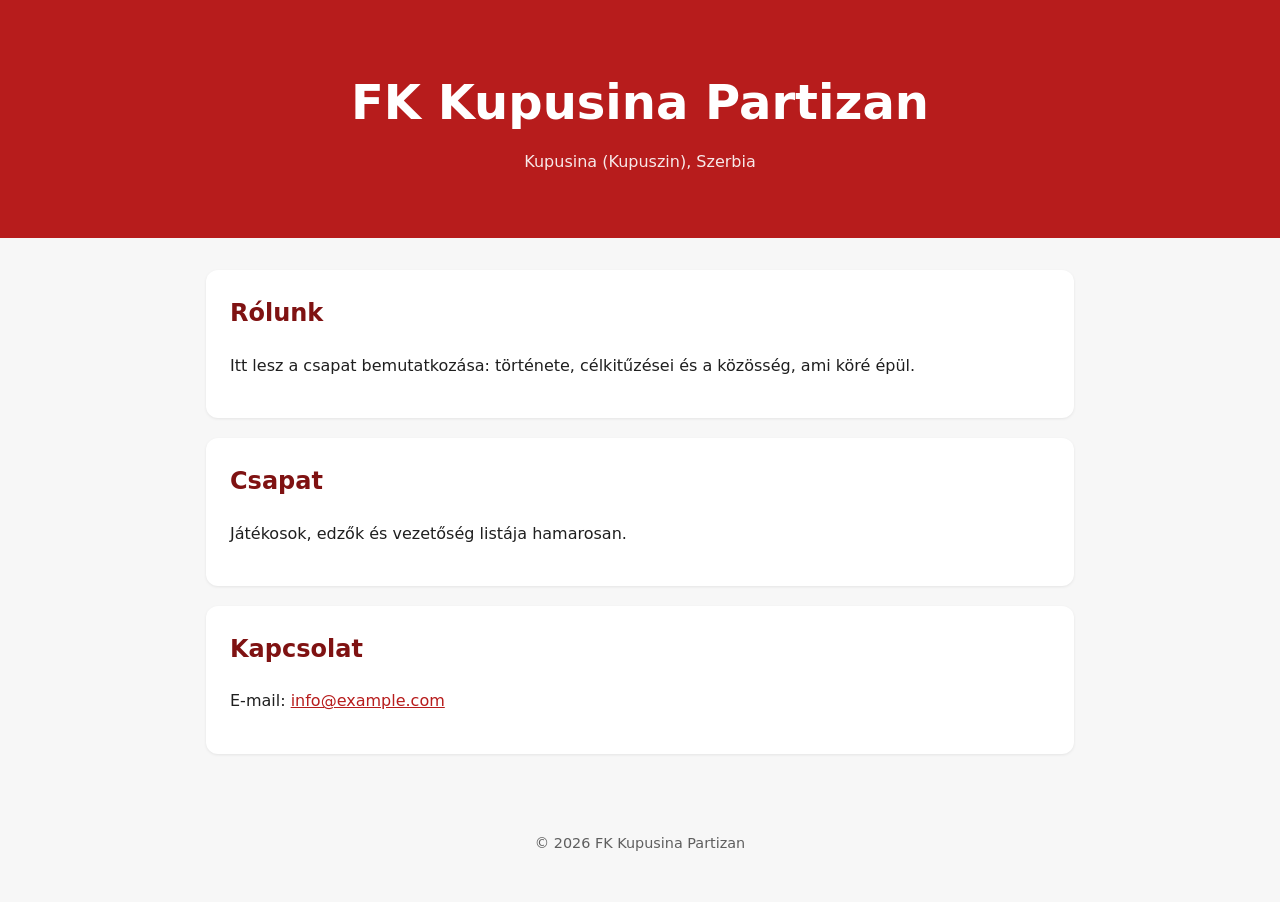
==== index.html @ 6ab7e97e "Weboldal alapfájlok: index.html és style.css Co-Authored-By: Claude Haiku 5.5 <noreply@anthropic.com" ====
<!doctype html>
<html lang="hu">
<head>
  <meta charset="utf-8">
  <meta name="viewport" content="width=device-width, initial-scale=1">
  <title>FK Kupusina Partizan</title>
  <link rel="stylesheet" href="style.css">
</head>
<body>
  <header class="hero">
    <h1>FK Kupusina Partizan</h1>
    <p>Kupusina (Kupuszin), Szerbia</p>
  </header>

  <main>
    <section>
      <h2>Rólunk</h2>
      <p>Itt lesz a csapat bemutatkozása: története, célkitűzései és a közösség, ami köré épül.</p>
    </section>

    <section>
      <h2>Csapat</h2>
      <p>Játékosok, edzők és vezetőség listája hamarosan.</p>
    </section>

    <section>
      <h2>Kapcsolat</h2>
      <p>E-mail: <a href="mailto:info@example.com">info@example.com</a></p>
    </section>
  </main>

  <footer>
    <p>&copy; 2026 FK Kupusina Partizan</p>
  </footer>
</body>
</html>
---- style.css ----
:root {
  --primary: #b71c1c;
  --primary-dark: #7f1212;
  --text: #1f1f1f;
  --bg: #f7f7f7;
  --card: #ffffff;
}

@media (prefers-color-scheme: dark) {
  :root:not([data-theme="light"]) {
    --text: #f2f2f2;
    --bg: #161616;
    --card: #222222;
  }
}

* { box-sizing: border-box; }

body {
  margin: 0;
  font-family: system-ui, -apple-system, "Segoe UI", Roboto, sans-serif;
  line-height: 1.6;
  color: var(--text);
  background: var(--bg);
}

.hero {
  background: var(--primary);
  color: #fff;
  text-align: center;
  padding: 4rem 1rem;
}

.hero h1 { margin: 0 0 0.5rem; font-size: clamp(2rem, 6vw, 3rem); }
.hero p { margin: 0; opacity: 0.9; }

main {
  max-width: 900px;
  margin: 0 auto;
  padding: 2rem 1rem;
  display: grid;
  gap: 1.25rem;
}

section {
  background: var(--card);
  border-radius: 12px;
  padding: 1.5rem;
  box-shadow: 0 1px 3px rgba(0, 0, 0, 0.08);
}

h2 { margin-top: 0; color: var(--primary-dark); }

a { color: var(--primary); }

footer {
  text-align: center;
  padding: 2rem 1rem;
  font-size: 0.9rem;
  opacity: 0.7;
}
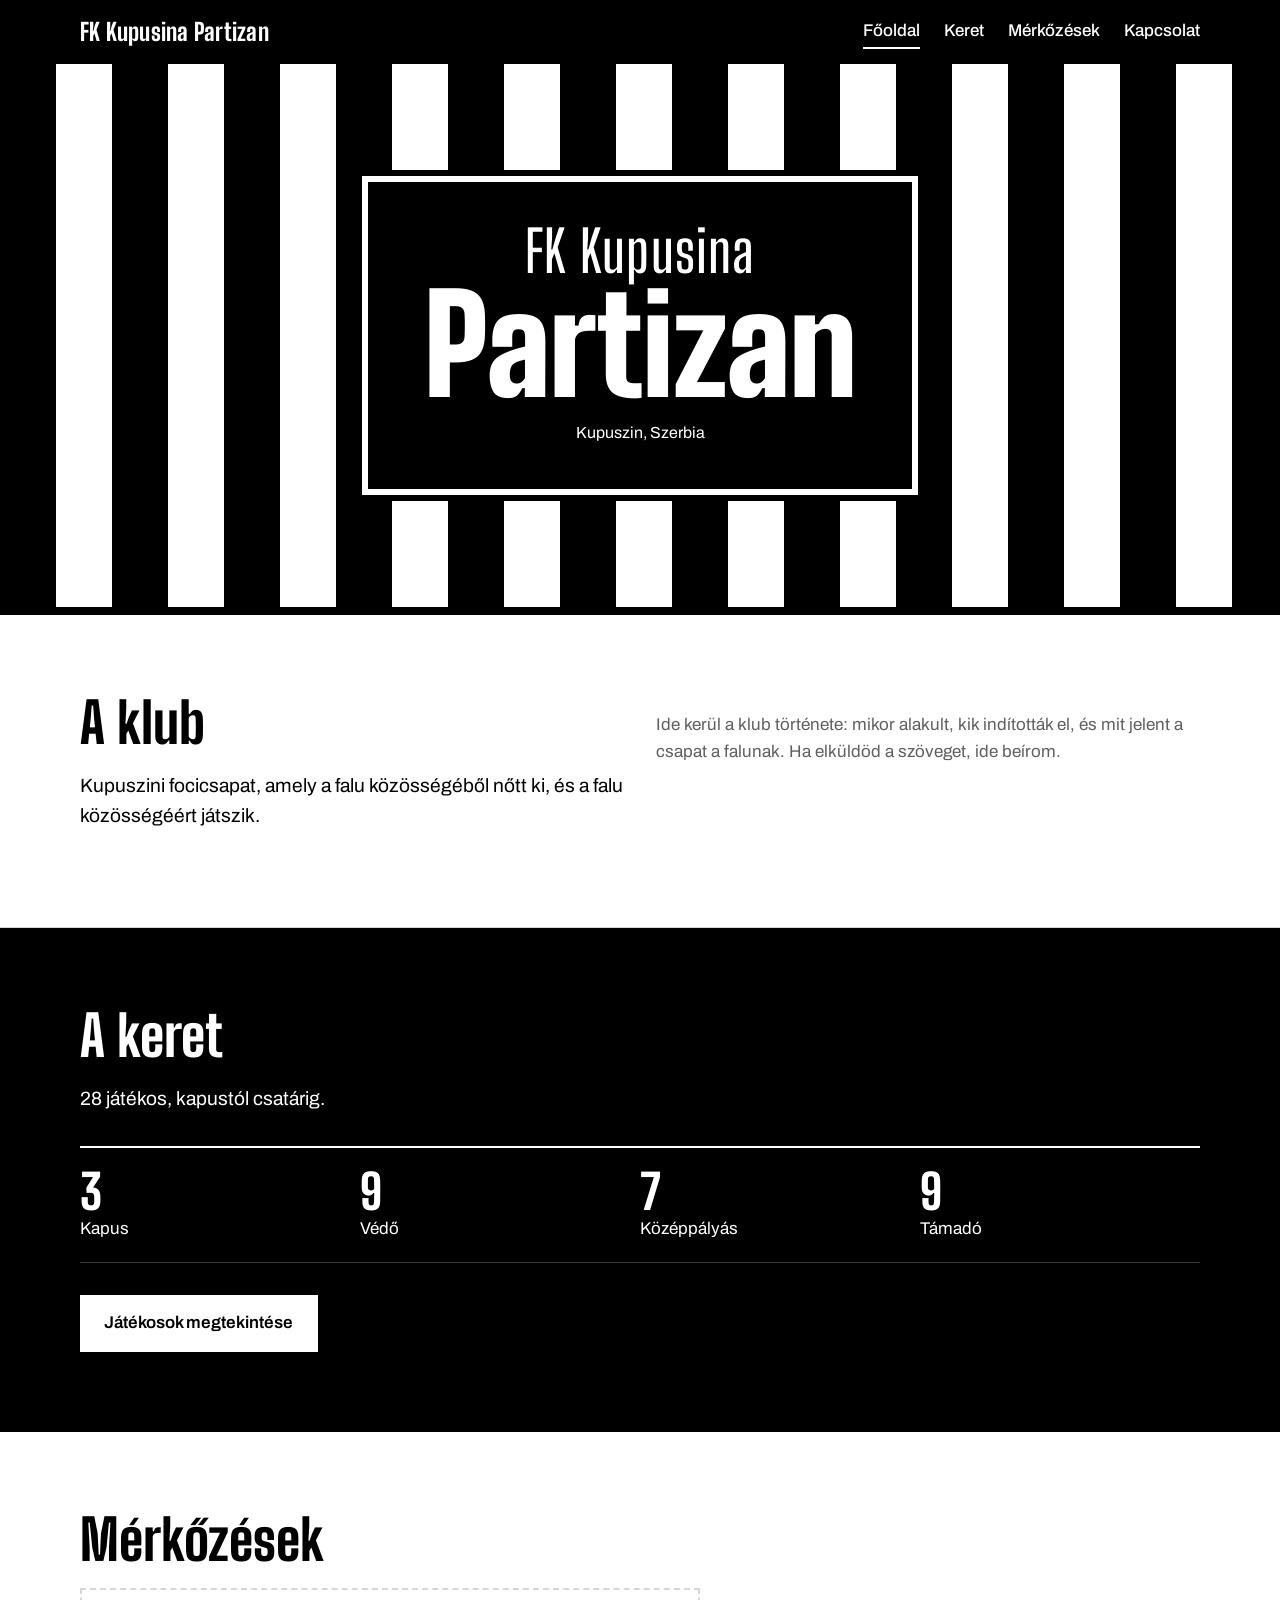
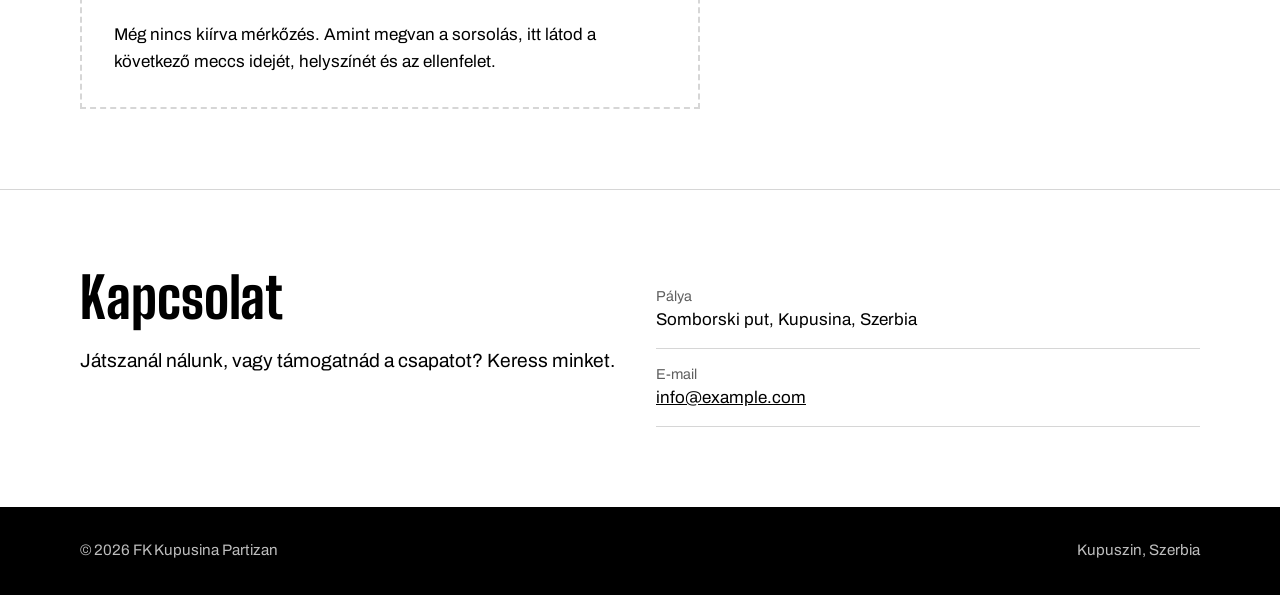
==== commit c37adfa9: "Újratervezett weboldal: menü, csíkos főoldal, keret szűrővel Co-Authored-By: Claude Opus 5.5 <norepl" ====
--- a/index.html
+++ b/index.html
@@ -4,33 +4,104 @@
   <meta charset="utf-8">
   <meta name="viewport" content="width=device-width, initial-scale=1">
   <title>FK Kupusina Partizan</title>
+  <meta name="description" content="Az FK Kupusina Partizan focicsapat oldala, Kupuszin, Szerbia.">
+  <link rel="preconnect" href="https://fonts.googleapis.com">
+  <link rel="preconnect" href="https://fonts.gstatic.com" crossorigin>
+  <link href="https://fonts.googleapis.com/css2?family=Archivo:wght@400;500;600&family=Big+Shoulders+Display:wght@600;800;900&display=swap" rel="stylesheet">
   <link rel="stylesheet" href="style.css">
 </head>
-<body>
-  <header class="hero">
-    <h1>FK Kupusina Partizan</h1>
-    <p>Kupusina (Kupuszin), Szerbia</p>
+<body class="home">
+  <header class="site-header">
+    <div class="wrap">
+      <a class="brand" href="index.html">FK Kupusina Partizan</a>
+      <nav aria-label="Fő menü">
+        <ul class="nav">
+          <li><a href="index.html" aria-current="page">Főoldal</a></li>
+          <li><a href="jatekosok.html">Keret</a></li>
+          <li><a href="#merkozesek">Mérkőzések</a></li>
+          <li><a href="#kapcsolat">Kapcsolat</a></li>
+        </ul>
+      </nav>
+    </div>
   </header>
 
   <main>
-    <section>
-      <h2>Rólunk</h2>
-      <p>Itt lesz a csapat bemutatkozása: története, célkitűzései és a közösség, ami köré épül.</p>
+    <section class="hero" aria-label="Címlap">
+      <div class="wrap">
+        <div class="crest">
+          <h1><span>FK Kupusina</span>Partizan</h1>
+          <p>Kupuszin, Szerbia</p>
+        </div>
+      </div>
     </section>
 
-    <section>
-      <h2>Csapat</h2>
-      <p>Játékosok, edzők és vezetőség listája hamarosan.</p>
+    <section class="section" id="klub">
+      <div class="wrap split">
+        <div>
+          <h2>A klub</h2>
+          <p class="lead">Kupuszini focicsapat, amely a falu közösségéből nőtt ki, és a falu közösségéért játszik.</p>
+        </div>
+        <div>
+          <p class="muted">Ide kerül a klub története: mikor alakult, kik indították el, és mit jelent a csapat a falunak. Ha elküldöd a szöveget, ide beírom.</p>
+        </div>
+      </div>
     </section>
 
-    <section>
-      <h2>Kapcsolat</h2>
-      <p>E-mail: <a href="mailto:info@example.com">info@example.com</a></p>
+    <section class="section section--dark" id="keret">
+      <div class="wrap">
+        <h2>A keret</h2>
+        <p class="lead">28 játékos, kapustól csatárig.</p>
+        <div class="squad-count" id="squad-count"></div>
+        <a class="button" href="jatekosok.html">Játékosok megtekintése</a>
+      </div>
+    </section>
+
+    <section class="section" id="merkozesek">
+      <div class="wrap">
+        <h2>Mérkőzések</h2>
+        <div class="empty">
+          <p>Még nincs kiírva mérkőzés. Amint megvan a sorsolás, itt látod a következő meccs idejét, helyszínét és az ellenfelet.</p>
+        </div>
+      </div>
+    </section>
+
+    <section class="section" id="kapcsolat">
+      <div class="wrap split">
+        <div>
+          <h2>Kapcsolat</h2>
+          <p class="lead">Játszanál nálunk, vagy támogatnád a csapatot? Keress minket.</p>
+        </div>
+        <ul class="contact-list">
+          <li><span>Pálya</span>Somborski put, Kupusina, Szerbia</li>
+          <li><span>E-mail</span><a href="mailto:info@example.com">info@example.com</a></li>
+        </ul>
+      </div>
     </section>
   </main>
 
-  <footer>
-    <p>&copy; 2026 FK Kupusina Partizan</p>
+  <footer class="site-footer">
+    <div class="wrap">
+      <span>&copy; 2026 FK Kupusina Partizan</span>
+      <span>Kupuszin, Szerbia</span>
+    </div>
   </footer>
+
+  <script src="players.js"></script>
+  <script>
+    const counts = [
+      ["Kapus", ["Kapus"]],
+      ["Védő", ["Középső hátvéd", "Szélső hátvéd"]],
+      ["Középpályás", ["Középpályás", "Támadó középpályás"]],
+      ["Támadó", ["Szélső támadó", "Csatár"]]
+    ];
+    const box = document.getElementById("squad-count");
+    counts.forEach(([label, positions]) => {
+      const n = PLAYERS.filter(p => positions.includes(p.pos)).length;
+      const div = document.createElement("div");
+      div.innerHTML = `<strong>${n}</strong>`;
+      div.append(label);
+      box.appendChild(div);
+    });
+  </script>
 </body>
 </html>
--- a/style.css
+++ b/style.css
@@ -1,61 +1,381 @@
+/* FK Kupusina Partizan — közös stílus
+   Színvilág: tiszta fekete-fehér, mint a mez csíkjai. */
+
 :root {
-  --primary: #b71c1c;
-  --primary-dark: #7f1212;
-  --text: #1f1f1f;
-  --bg: #f7f7f7;
-  --card: #ffffff;
-}
-
-@media (prefers-color-scheme: dark) {
-  :root:not([data-theme="light"]) {
-    --text: #f2f2f2;
-    --bg: #161616;
-    --card: #222222;
-  }
+  --black: #000000;
+  --white: #ffffff;
+  --paper: #f3f3f3;
+  --grey: #5f5f5f;
+  --line: #d6d6d6;
+  --stripe: 56px;
+
+  --display: "Big Shoulders Display", "Arial Narrow", sans-serif;
+  --body: "Archivo", system-ui, sans-serif;
 }
 
 * { box-sizing: border-box; }
 
+html { -webkit-text-size-adjust: 100%; }
+
 body {
   margin: 0;
-  font-family: system-ui, -apple-system, "Segoe UI", Roboto, sans-serif;
-  line-height: 1.6;
-  color: var(--text);
-  background: var(--bg);
-}
+  font-family: var(--body);
+  font-size: 1.0625rem;
+  line-height: 1.55;
+  color: var(--black);
+  background: var(--white);
+}
+
+img { max-width: 100%; display: block; }
+
+a { color: inherit; }
+
+:focus-visible {
+  outline: 3px solid var(--black);
+  outline-offset: 3px;
+}
+
+.wrap {
+  width: min(1120px, 100% - 32px);
+  margin-inline: auto;
+}
+
+/* ---------- Fejléc / menü ---------- */
+
+.site-header {
+  background: var(--black);
+  color: var(--white);
+  position: sticky;
+  top: 0;
+  z-index: 10;
+}
+
+.site-header .wrap {
+  display: flex;
+  align-items: center;
+  justify-content: space-between;
+  gap: 1rem;
+  min-height: 64px;
+  flex-wrap: wrap;
+}
+
+.brand {
+  font-family: var(--display);
+  font-weight: 800;
+  font-size: 1.5rem;
+  letter-spacing: 0.01em;
+  text-decoration: none;
+  line-height: 1;
+}
+
+.nav {
+  display: flex;
+  gap: 1.5rem;
+  list-style: none;
+  margin: 0;
+  padding: 0;
+  flex-wrap: wrap;
+}
+
+.nav a {
+  text-decoration: none;
+  font-weight: 500;
+  padding-block: 0.4rem;
+  border-bottom: 2px solid transparent;
+}
+
+.nav a:hover,
+.nav a[aria-current="page"] { border-bottom-color: var(--white); }
+
+.site-header :focus-visible { outline-color: var(--white); }
+
+/* ---------- Hero: a mez csíkjai ---------- */
 
 .hero {
-  background: var(--primary);
-  color: #fff;
+  background: repeating-linear-gradient(
+    90deg,
+    var(--black) 0 var(--stripe),
+    var(--white) var(--stripe) calc(var(--stripe) * 2)
+  );
+  border-bottom: 8px solid var(--black);
+  padding: clamp(3rem, 10vw, 7rem) 0;
+}
+
+.crest {
+  background: var(--black);
+  color: var(--white);
+  width: fit-content;
+  max-width: 100%;
+  margin-inline: auto;
+  padding: clamp(1.5rem, 4vw, 2.75rem) clamp(1.5rem, 5vw, 3.5rem);
   text-align: center;
-  padding: 4rem 1rem;
-}
-
-.hero h1 { margin: 0 0 0.5rem; font-size: clamp(2rem, 6vw, 3rem); }
-.hero p { margin: 0; opacity: 0.9; }
-
-main {
-  max-width: 900px;
-  margin: 0 auto;
-  padding: 2rem 1rem;
+  border: 6px solid var(--white);
+  outline: 6px solid var(--black);
+}
+
+.crest h1 {
+  font-family: var(--display);
+  font-weight: 900;
+  line-height: 0.88;
+  margin: 0;
+  font-size: clamp(3.25rem, 13vw, 8.5rem);
+  letter-spacing: -0.01em;
+}
+
+.crest h1 span {
+  display: block;
+  font-weight: 600;
+  font-size: 0.42em;
+  letter-spacing: 0.02em;
+  margin-bottom: 0.15em;
+}
+
+.crest p {
+  margin: 1rem 0 0;
+  font-size: 1rem;
+}
+
+/* ---------- Szakaszok ---------- */
+
+.section { padding: clamp(3rem, 7vw, 5rem) 0; }
+.section + .section { border-top: 1px solid var(--line); }
+.section--dark {
+  background: var(--black);
+  color: var(--white);
+}
+.section--dark + .section { border-top: 0; }
+
+.section h2 {
+  font-family: var(--display);
+  font-weight: 800;
+  font-size: clamp(2.25rem, 6vw, 3.5rem);
+  line-height: 1;
+  margin: 0 0 1.25rem;
+}
+
+.lead {
+  max-width: 62ch;
+  font-size: 1.2rem;
+  margin: 0 0 1rem;
+}
+
+.muted { color: var(--grey); }
+.section--dark .muted { color: #bdbdbd; }
+
+.split {
   display: grid;
-  gap: 1.25rem;
-}
-
-section {
-  background: var(--card);
-  border-radius: 12px;
-  padding: 1.5rem;
-  box-shadow: 0 1px 3px rgba(0, 0, 0, 0.08);
-}
-
-h2 { margin-top: 0; color: var(--primary-dark); }
-
-a { color: var(--primary); }
-
-footer {
-  text-align: center;
-  padding: 2rem 1rem;
+  gap: 2rem;
+  grid-template-columns: repeat(auto-fit, minmax(280px, 1fr));
+  align-items: start;
+}
+
+/* Keret összesítő a főoldalon */
+.squad-count {
+  display: grid;
+  grid-template-columns: repeat(auto-fit, minmax(140px, 1fr));
+  border-top: 2px solid var(--white);
+  margin: 2rem 0;
+}
+
+.squad-count div {
+  padding: 1.25rem 1rem 1.25rem 0;
+  border-bottom: 1px solid #3a3a3a;
+}
+
+.squad-count strong {
+  display: block;
+  font-family: var(--display);
+  font-size: 3rem;
+  font-weight: 800;
+  line-height: 1;
+}
+
+.button {
+  display: inline-block;
+  font-weight: 600;
+  text-decoration: none;
+  padding: 0.85rem 1.4rem;
+  border: 2px solid currentColor;
+}
+
+.section--dark .button { background: var(--white); color: var(--black); border-color: var(--white); }
+.section--dark .button:hover { background: var(--black); color: var(--white); }
+.button:hover { background: var(--black); color: var(--white); border-color: var(--black); }
+
+.empty {
+  border: 2px dashed var(--line);
+  padding: 2rem;
+  max-width: 62ch;
+}
+
+.empty p { margin: 0; }
+
+.contact-list {
+  list-style: none;
+  padding: 0;
+  margin: 0;
+}
+
+.contact-list li {
+  padding: 0.9rem 0;
+  border-bottom: 1px solid var(--line);
+}
+
+.contact-list span {
+  display: block;
+  color: var(--grey);
   font-size: 0.9rem;
-  opacity: 0.7;
-}
+}
+
+/* ---------- Játékoskártyák ---------- */
+
+.page-head {
+  background: var(--black);
+  color: var(--white);
+  padding: 3rem 0 2.5rem;
+  border-bottom: 8px solid var(--white);
+  box-shadow: 0 8px 0 var(--black);
+  margin-bottom: 8px;
+}
+
+.page-head h1 {
+  font-family: var(--display);
+  font-weight: 900;
+  font-size: clamp(3rem, 10vw, 6rem);
+  line-height: 0.9;
+  margin: 0 0 0.75rem;
+}
+
+.page-head p { margin: 0; color: #bdbdbd; }
+
+.filters {
+  display: flex;
+  flex-wrap: wrap;
+  gap: 0.5rem;
+  margin: 2rem 0 0;
+}
+
+.filters button {
+  font: inherit;
+  font-size: 0.95rem;
+  background: var(--white);
+  color: var(--black);
+  border: 2px solid var(--black);
+  padding: 0.45rem 0.9rem;
+  cursor: pointer;
+}
+
+.filters button[aria-pressed="true"] {
+  background: var(--black);
+  color: var(--white);
+}
+
+.group { padding: 2.5rem 0 0; }
+.group[hidden] { display: none; }
+
+.group h2 {
+  font-family: var(--display);
+  font-weight: 800;
+  font-size: 2rem;
+  margin: 0 0 1rem;
+  display: flex;
+  align-items: baseline;
+  gap: 0.6rem;
+}
+
+.group h2 small {
+  font-family: var(--body);
+  font-weight: 400;
+  font-size: 0.95rem;
+  color: var(--grey);
+}
+
+.cards {
+  display: grid;
+  grid-template-columns: repeat(auto-fill, minmax(200px, 1fr));
+  gap: 1rem;
+  list-style: none;
+  margin: 0;
+  padding: 0;
+}
+
+.card {
+  border: 2px solid var(--black);
+  background: var(--white);
+}
+
+.card .photo {
+  aspect-ratio: 4 / 5;
+  background:
+    repeating-linear-gradient(90deg, var(--black) 0 18px, var(--white) 18px 36px);
+  position: relative;
+  border-bottom: 2px solid var(--black);
+}
+
+.card .photo img {
+  width: 100%;
+  height: 100%;
+  object-fit: cover;
+}
+
+.card .photo .initials {
+  position: absolute;
+  inset: 0;
+  margin: auto;
+  width: 4.5rem;
+  height: 4.5rem;
+  display: grid;
+  place-items: center;
+  background: var(--black);
+  color: var(--white);
+  border: 4px solid var(--white);
+  font-family: var(--display);
+  font-weight: 800;
+  font-size: 1.75rem;
+}
+
+.card .info { padding: 0.8rem 0.9rem 0.95rem; }
+
+.card .name {
+  font-family: var(--display);
+  font-weight: 800;
+  font-size: 1.5rem;
+  line-height: 1.05;
+  margin: 0 0 0.25rem;
+}
+
+.card .pos {
+  margin: 0;
+  font-size: 0.9rem;
+  color: var(--grey);
+}
+
+/* ---------- Lábléc ---------- */
+
+.site-footer {
+  background: var(--black);
+  color: #bdbdbd;
+  padding: 2rem 0;
+  margin-top: 4rem;
+  font-size: 0.95rem;
+}
+
+.site-footer .wrap {
+  display: flex;
+  justify-content: space-between;
+  flex-wrap: wrap;
+  gap: 0.5rem;
+}
+
+.home .site-footer { margin-top: 0; }
+
+@media (max-width: 560px) {
+  :root { --stripe: 34px; }
+  .nav { gap: 1rem; }
+  .site-header .wrap { padding-block: 0.6rem; }
+}
+
+@media print {
+  .site-header, .filters, .site-footer { display: none; }
+  .card { break-inside: avoid; }
+}
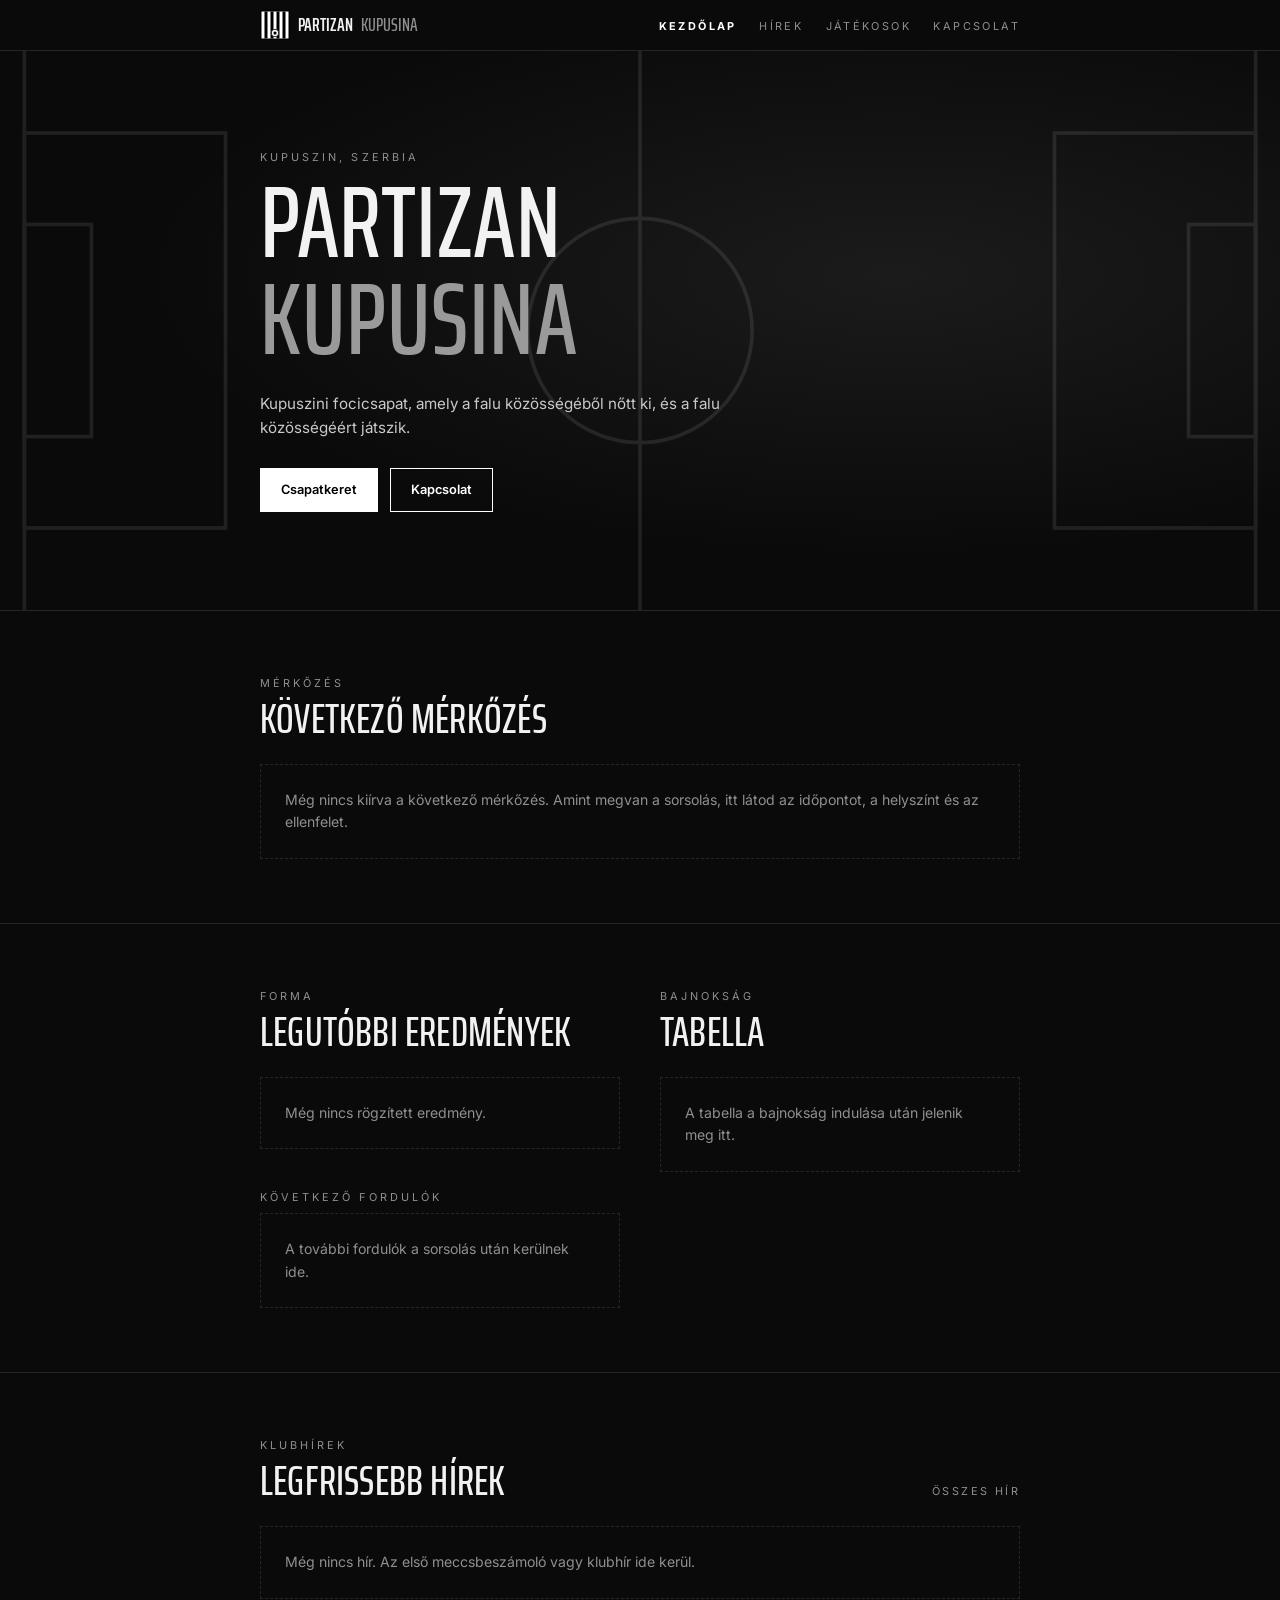
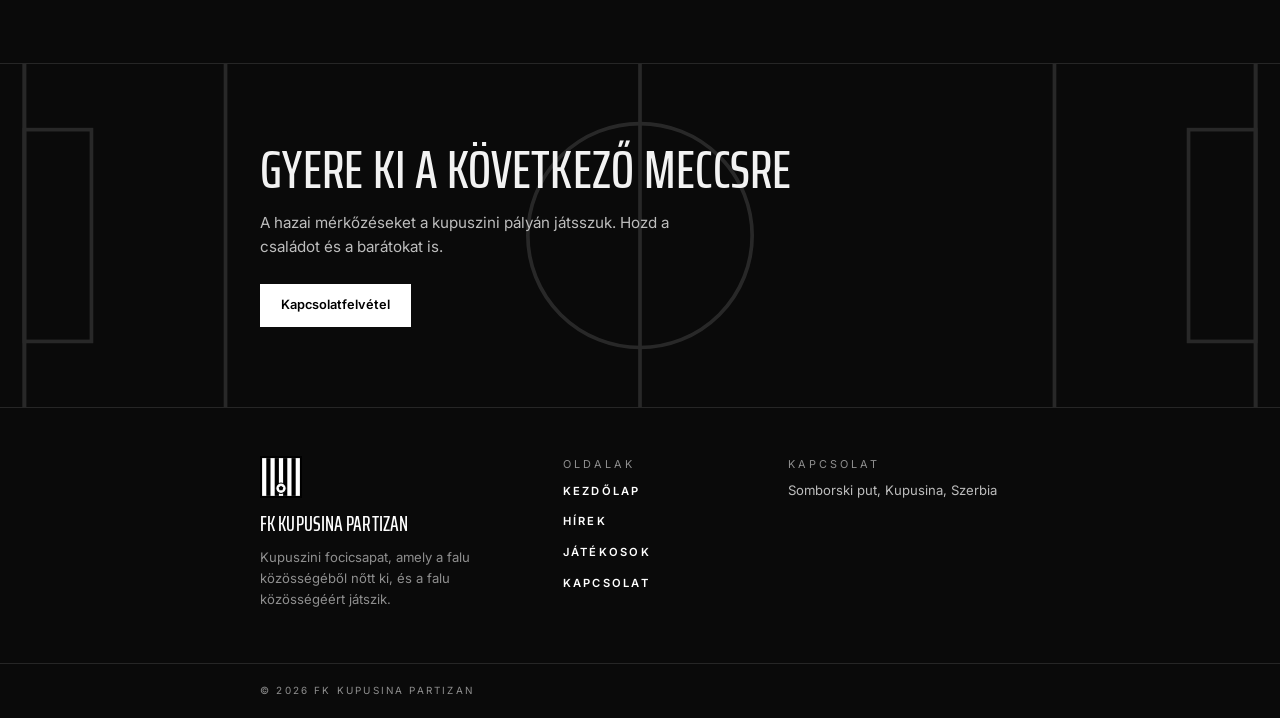
==== commit a32971a1: "Sötét, sportos dizájn: eredményszalag, következő meccs, tabella, hírek, kapcsolat oldal Az adatok a " ====
--- a/index.html
+++ b/index.html
@@ -4,104 +4,182 @@
   <meta charset="utf-8">
   <meta name="viewport" content="width=device-width, initial-scale=1">
   <title>FK Kupusina Partizan</title>
-  <meta name="description" content="Az FK Kupusina Partizan focicsapat oldala, Kupuszin, Szerbia.">
+  <meta name="description" content="Az FK Kupusina Partizan focicsapat oldala: mérkőzések, eredmények, hírek és a keret.">
+  <link rel="icon" href="crest.svg">
   <link rel="preconnect" href="https://fonts.googleapis.com">
   <link rel="preconnect" href="https://fonts.gstatic.com" crossorigin>
-  <link href="https://fonts.googleapis.com/css2?family=Archivo:wght@400;500;600&family=Big+Shoulders+Display:wght@600;800;900&display=swap" rel="stylesheet">
+  <link href="https://fonts.googleapis.com/css2?family=Inter:wght@400;500;600;700&family=Saira+Extra+Condensed:wght@500;600&display=swap" rel="stylesheet">
   <link rel="stylesheet" href="style.css">
 </head>
-<body class="home">
-  <header class="site-header">
-    <div class="wrap">
-      <a class="brand" href="index.html">FK Kupusina Partizan</a>
-      <nav aria-label="Fő menü">
-        <ul class="nav">
-          <li><a href="index.html" aria-current="page">Főoldal</a></li>
-          <li><a href="jatekosok.html">Keret</a></li>
-          <li><a href="#merkozesek">Mérkőzések</a></li>
-          <li><a href="#kapcsolat">Kapcsolat</a></li>
-        </ul>
-      </nav>
-    </div>
-  </header>
-
+<body data-page="home">
   <main>
-    <section class="hero" aria-label="Címlap">
+    <section class="hero">
+      <div class="hero-pitch" aria-hidden="true"></div>
       <div class="wrap">
-        <div class="crest">
-          <h1><span>FK Kupusina</span>Partizan</h1>
-          <p>Kupuszin, Szerbia</p>
+        <span class="eyebrow" id="hero-eyebrow"></span>
+        <h1><span id="hero-a" style="color:inherit"></span><span id="hero-b"></span></h1>
+        <p id="hero-intro"></p>
+        <div class="actions">
+          <a class="btn" href="jatekosok.html">Csapatkeret</a>
+          <a class="btn btn--ghost" href="kapcsolat.html">Kapcsolat</a>
         </div>
       </div>
     </section>
 
-    <section class="section" id="klub">
-      <div class="wrap split">
+    <section class="section" id="kovetkezo">
+      <div class="wrap">
+        <span class="eyebrow" id="next-eyebrow">Mérkőzés</span>
+        <h2>Következő mérkőzés</h2>
+        <div id="next-match"></div>
+      </div>
+    </section>
+
+    <section class="section">
+      <div class="wrap two-col">
         <div>
-          <h2>A klub</h2>
-          <p class="lead">Kupuszini focicsapat, amely a falu közösségéből nőtt ki, és a falu közösségéért játszik.</p>
+          <span class="eyebrow">Forma</span>
+          <h2>Legutóbbi eredmények</h2>
+          <div id="results"></div>
+          <span class="eyebrow sub-title">Következő fordulók</span>
+          <div id="fixtures"></div>
         </div>
         <div>
-          <p class="muted">Ide kerül a klub története: mikor alakult, kik indították el, és mit jelent a csapat a falunak. Ha elküldöd a szöveget, ide beírom.</p>
+          <span class="eyebrow" id="league-eyebrow">Bajnokság</span>
+          <h2>Tabella</h2>
+          <div id="table"></div>
         </div>
       </div>
     </section>
 
-    <section class="section section--dark" id="keret">
+    <section class="section">
       <div class="wrap">
-        <h2>A keret</h2>
-        <p class="lead">28 játékos, kapustól csatárig.</p>
-        <div class="squad-count" id="squad-count"></div>
-        <a class="button" href="jatekosok.html">Játékosok megtekintése</a>
+        <div class="news-head">
+          <div>
+            <span class="eyebrow">Klubhírek</span>
+            <h2>Legfrissebb hírek</h2>
+          </div>
+          <a class="more" href="hirek.html">Összes hír</a>
+        </div>
+        <div id="news"></div>
       </div>
     </section>
 
-    <section class="section" id="merkozesek">
+    <section class="cta">
+      <div class="hero-pitch" aria-hidden="true"></div>
       <div class="wrap">
-        <h2>Mérkőzések</h2>
-        <div class="empty">
-          <p>Még nincs kiírva mérkőzés. Amint megvan a sorsolás, itt látod a következő meccs idejét, helyszínét és az ellenfelet.</p>
-        </div>
-      </div>
-    </section>
-
-    <section class="section" id="kapcsolat">
-      <div class="wrap split">
-        <div>
-          <h2>Kapcsolat</h2>
-          <p class="lead">Játszanál nálunk, vagy támogatnád a csapatot? Keress minket.</p>
-        </div>
-        <ul class="contact-list">
-          <li><span>Pálya</span>Somborski put, Kupusina, Szerbia</li>
-          <li><span>E-mail</span><a href="mailto:info@example.com">info@example.com</a></li>
-        </ul>
+        <h2>Gyere ki a következő meccsre</h2>
+        <p>A hazai mérkőzéseket a kupuszini pályán játsszuk. Hozd a családot és a barátokat is.</p>
+        <a class="btn" href="kapcsolat.html">Kapcsolatfelvétel</a>
       </div>
     </section>
   </main>
 
-  <footer class="site-footer">
-    <div class="wrap">
-      <span>&copy; 2026 FK Kupusina Partizan</span>
-      <span>Kupuszin, Szerbia</span>
-    </div>
-  </footer>
+  <script src="data.js"></script>
+  <script src="layout.js"></script>
+  <script>
+    const C = SITE.club;
 
-  <script src="players.js"></script>
-  <script>
-    const counts = [
-      ["Kapus", ["Kapus"]],
-      ["Védő", ["Középső hátvéd", "Szélső hátvéd"]],
-      ["Középpályás", ["Középpályás", "Támadó középpályás"]],
-      ["Támadó", ["Szélső támadó", "Csatár"]]
-    ];
-    const box = document.getElementById("squad-count");
-    counts.forEach(([label, positions]) => {
-      const n = PLAYERS.filter(p => positions.includes(p.pos)).length;
-      const div = document.createElement("div");
-      div.innerHTML = `<strong>${n}</strong>`;
-      div.append(label);
-      box.appendChild(div);
-    });
+    // Hero
+    document.getElementById("hero-eyebrow").textContent =
+      [C.league, C.founded && "Alapítva " + C.founded].filter(Boolean).join(" · ") || C.town;
+    document.getElementById("hero-a").textContent = C.shortA;
+    document.getElementById("hero-b").textContent = C.shortB;
+    document.getElementById("hero-intro").textContent = C.intro;
+    if (C.heroPhoto) {
+      const bg = el("div", { class: "hero-bg", "aria-hidden": "true" });
+      bg.style.backgroundImage = `url("${C.heroPhoto}")`;
+      document.querySelector(".hero").prepend(bg);
+      document.querySelector(".hero .hero-pitch").remove();
+    }
+    if (C.league) document.getElementById("league-eyebrow").textContent = C.league;
+
+    // Következő mérkőzés
+    const nm = SITE.nextMatch;
+    const nextBox = document.getElementById("next-match");
+    if (!nm) {
+      nextBox.append(emptyBox("Még nincs kiírva a következő mérkőzés. Amint megvan a sorsolás, itt látod az időpontot, a helyszínt és az ellenfelet."));
+    } else {
+      if (nm.round) document.getElementById("next-eyebrow").textContent = [C.league, nm.round].filter(Boolean).join(" · ");
+      const us = el("div", { class: "team" }, el("img", { src: "crest.svg", alt: "" }), el("strong", { text: C.name }));
+      const them = el("div", { class: "team" }, el("span", { class: "badge", text: initials(nm.opponent.replace(/^FK\s+/i, "")) }), el("strong", { text: nm.opponent }));
+      const [left, right] = nm.home ? [us, them] : [them, us];
+
+      const cd = el("div", { class: "countdown", role: "timer", "aria-label": "Hátralévő idő a kezdésig" });
+      const units = [["nap", 86400], ["óra", 3600], ["perc", 60], ["mp", 1]].map(([label, s]) => {
+        const strong = el("strong", { text: "00" });
+        cd.append(el("div", {}, strong, el("span", { text: label })));
+        return [strong, s];
+      });
+      const target = new Date(nm.date).getTime();
+      function tick() {
+        let left = Math.max(0, Math.floor((target - Date.now()) / 1000));
+        units.forEach(([node, s]) => { node.textContent = String(Math.floor(left / s)).padStart(2, "0"); left %= s; });
+      }
+      tick();
+      setInterval(tick, 1000);
+
+      nextBox.append(el("div", { class: "match" },
+        el("div", { class: "match-top" },
+          el("span", { class: "eyebrow", text: [C.league, nm.round].filter(Boolean).join(" · ") || "Bajnoki mérkőzés" }),
+          el("span", { class: "eyebrow", text: nm.home ? "Hazai pálya" : "Idegenben" })),
+        el("div", { class: "teams" }, left, el("span", { class: "vs", text: "VS" }), right),
+        el("div", { class: "match-bottom" }, cd,
+          el("div", { class: "match-meta" }, el("div", { text: longDate(nm.date) }), nm.venue ? el("div", { text: nm.venue }) : null))));
+    }
+
+    // Eredmények
+    const resBox = document.getElementById("results");
+    if (!SITE.results.length) {
+      resBox.append(emptyBox("Még nincs rögzített eredmény."));
+    } else {
+      const rows = el("div", { class: "rows" });
+      SITE.results.slice(0, 6).forEach(r => {
+        const [cls, code, word] = resultCode(r);
+        rows.append(el("div", { class: "row" },
+          el("span", { class: "date", text: shortDate(r.date) }),
+          el("span", { class: "res res--" + cls, text: code, title: word }),
+          el("span", { class: "opp", text: `${r.home ? "Hazai" : "Idegenben"} · ${r.opponent}` }),
+          el("span", { class: "score", text: `${r.gf}–${r.ga}` })));
+      });
+      resBox.append(rows);
+    }
+
+    // Következő fordulók
+    const fixBox = document.getElementById("fixtures");
+    if (!SITE.fixtures.length) {
+      fixBox.append(emptyBox("A további fordulók a sorsolás után kerülnek ide."));
+    } else {
+      const rows = el("div", { class: "rows" });
+      SITE.fixtures.slice(0, 5).forEach(f => rows.append(el("div", { class: "row row--fixture" },
+        el("span", { class: "date", text: shortDate(f.date) }),
+        el("span", { class: "opp", text: f.opponent }),
+        el("span", { class: "where", text: f.home ? "Hazai" : "Idegenben" }))));
+      fixBox.append(rows);
+    }
+
+    // Tabella
+    const tBox = document.getElementById("table");
+    if (!SITE.table.length) {
+      tBox.append(emptyBox("A tabella a bajnokság indulása után jelenik meg itt."));
+    } else {
+      const tbody = el("tbody");
+      SITE.table.forEach((t, i) => tbody.append(el("tr", { class: t.team === C.name ? "us" : null },
+        el("td", { text: i + 1 }), el("td", { text: t.team }), el("td", { text: t.m }), el("td", { text: t.gy }),
+        el("td", { text: t.d }), el("td", { text: t.v }), el("td", { text: `${t.gf}:${t.ga}` }))));
+      const head = el("tr");
+      ["#", "Csapat", "M", "GY", "D", "V", "Gólok"].forEach(h => head.append(el("th", { scope: "col", text: h })));
+      tBox.append(el("div", { class: "table-wrap" }, el("table", {}, el("thead", {}, head), tbody)));
+    }
+
+    // Hírek
+    const nBox = document.getElementById("news");
+    if (!SITE.news.length) {
+      nBox.append(emptyBox("Még nincs hír. Az első meccsbeszámoló vagy klubhír ide kerül."));
+    } else {
+      const grid = el("div", { class: "news-grid" });
+      SITE.news.slice(0, 3).forEach(n => grid.append(newsCard(n)));
+      nBox.append(grid);
+    }
   </script>
 </body>
 </html>
--- a/style.css
+++ b/style.css
@@ -1,381 +1,388 @@
-/* FK Kupusina Partizan — közös stílus
-   Színvilág: tiszta fekete-fehér, mint a mez csíkjai. */
+/* FK Kupusina Partizan — sötét, sportos stílus */
 
 :root {
-  --black: #000000;
+  --bg: #0a0a0a;
+  --panel: #111111;
+  --panel-2: #1c1c1c;
+  --line: #262626;
+  --text: #f2f2f2;
+  --muted: #8f8f8f;
   --white: #ffffff;
-  --paper: #f3f3f3;
-  --grey: #5f5f5f;
-  --line: #d6d6d6;
-  --stripe: 56px;
-
-  --display: "Big Shoulders Display", "Arial Narrow", sans-serif;
-  --body: "Archivo", system-ui, sans-serif;
+
+  --display: "Saira Extra Condensed", "Arial Narrow", sans-serif;
+  --body: "Inter", system-ui, sans-serif;
+  --w: 760px;
 }
 
 * { box-sizing: border-box; }
-
-html { -webkit-text-size-adjust: 100%; }
+html { -webkit-text-size-adjust: 100%; scroll-behavior: smooth; }
+@media (prefers-reduced-motion: reduce) { html { scroll-behavior: auto; } }
 
 body {
   margin: 0;
+  background: var(--bg);
+  color: var(--text);
   font-family: var(--body);
-  font-size: 1.0625rem;
-  line-height: 1.55;
-  color: var(--black);
+  font-size: 0.95rem;
+  line-height: 1.6;
+}
+
+img { max-width: 100%; display: block; }
+a { color: inherit; }
+:focus-visible { outline: 2px solid var(--white); outline-offset: 3px; }
+
+.wrap { width: min(var(--w), 100% - 32px); margin-inline: auto; }
+.wrap--wide { width: min(1100px, 100% - 32px); margin-inline: auto; }
+
+.eyebrow {
+  display: block;
+  font-size: 0.68rem;
+  letter-spacing: 0.28em;
+  text-transform: uppercase;
+  color: var(--muted);
+  margin-bottom: 0.4rem;
+}
+
+h1, h2, h3 {
+  font-family: var(--display);
+  font-weight: 500;
+  text-transform: uppercase;
+  line-height: 0.95;
+  margin: 0;
+  letter-spacing: 0.005em;
+}
+
+h2 { font-size: clamp(2rem, 5vw, 2.6rem); margin-bottom: 1.6rem; }
+
+.btn {
+  display: inline-block;
+  font-size: 0.8rem;
+  font-weight: 600;
+  text-decoration: none;
+  padding: 0.65rem 1.25rem;
+  border: 1px solid var(--white);
   background: var(--white);
-}
-
-img { max-width: 100%; display: block; }
-
-a { color: inherit; }
-
-:focus-visible {
-  outline: 3px solid var(--black);
-  outline-offset: 3px;
-}
-
-.wrap {
-  width: min(1120px, 100% - 32px);
-  margin-inline: auto;
-}
-
-/* ---------- Fejléc / menü ---------- */
+  color: #000;
+}
+.btn:hover { background: transparent; color: var(--white); }
+.btn--ghost { background: transparent; color: var(--white); }
+.btn--ghost:hover { background: var(--white); color: #000; }
+
+/* ---------- Eredmény-szalag ---------- */
+
+.ticker {
+  background: var(--white);
+  color: #000;
+  overflow: hidden;
+  white-space: nowrap;
+  font-size: 0.66rem;
+  letter-spacing: 0.18em;
+  text-transform: uppercase;
+  font-weight: 600;
+}
+.ticker-track {
+  display: inline-flex;
+  gap: 3rem;
+  padding: 0.4rem 0;
+  animation: ticker 45s linear infinite;
+}
+.ticker:hover .ticker-track { animation-play-state: paused; }
+@keyframes ticker { to { transform: translateX(-50%); } }
+@media (prefers-reduced-motion: reduce) { .ticker-track { animation: none; } }
+
+/* ---------- Fejléc ---------- */
 
 .site-header {
-  background: var(--black);
-  color: var(--white);
+  background: var(--bg);
+  border-bottom: 1px solid var(--line);
   position: sticky;
   top: 0;
-  z-index: 10;
-}
-
+  z-index: 20;
+}
 .site-header .wrap {
   display: flex;
   align-items: center;
   justify-content: space-between;
   gap: 1rem;
-  min-height: 64px;
+  min-height: 50px;
   flex-wrap: wrap;
 }
-
 .brand {
+  display: flex;
+  align-items: center;
+  gap: 0.5rem;
+  text-decoration: none;
   font-family: var(--display);
-  font-weight: 800;
-  font-size: 1.5rem;
-  letter-spacing: 0.01em;
-  text-decoration: none;
+  font-size: 1.15rem;
+  text-transform: uppercase;
   line-height: 1;
 }
-
-.nav {
-  display: flex;
-  gap: 1.5rem;
-  list-style: none;
-  margin: 0;
-  padding: 0;
-  flex-wrap: wrap;
-}
-
+.brand img { width: 30px; height: 30px; }
+.brand b { font-weight: 600; }
+.brand span { color: var(--muted); font-weight: 500; }
+
+.nav { display: flex; gap: 1.4rem; list-style: none; margin: 0; padding: 0; flex-wrap: wrap; }
 .nav a {
   text-decoration: none;
-  font-weight: 500;
-  padding-block: 0.4rem;
-  border-bottom: 2px solid transparent;
-}
-
-.nav a:hover,
-.nav a[aria-current="page"] { border-bottom-color: var(--white); }
-
-.site-header :focus-visible { outline-color: var(--white); }
-
-/* ---------- Hero: a mez csíkjai ---------- */
+  font-size: 0.68rem;
+  letter-spacing: 0.22em;
+  text-transform: uppercase;
+  color: var(--muted);
+  padding: 0.5rem 0;
+}
+.nav a:hover { color: var(--white); }
+.nav a[aria-current="page"] { color: var(--white); font-weight: 700; }
+
+/* ---------- Hero ---------- */
 
 .hero {
-  background: repeating-linear-gradient(
-    90deg,
-    var(--black) 0 var(--stripe),
-    var(--white) var(--stripe) calc(var(--stripe) * 2)
-  );
-  border-bottom: 8px solid var(--black);
-  padding: clamp(3rem, 10vw, 7rem) 0;
-}
-
-.crest {
-  background: var(--black);
-  color: var(--white);
-  width: fit-content;
-  max-width: 100%;
-  margin-inline: auto;
-  padding: clamp(1.5rem, 4vw, 2.75rem) clamp(1.5rem, 5vw, 3.5rem);
+  position: relative;
+  min-height: min(78vh, 560px);
+  display: flex;
+  align-items: center;
+  border-bottom: 1px solid var(--line);
+  overflow: hidden;
+  background:
+    radial-gradient(ellipse at 70% 40%, rgba(255,255,255,0.07), transparent 60%),
+    var(--bg);
+}
+.hero-bg {
+  position: absolute;
+  inset: 0;
+  background-size: cover;
+  background-position: center;
+  filter: grayscale(1) brightness(0.45);
+}
+.hero-bg::after {
+  content: "";
+  position: absolute;
+  inset: 0;
+  background: linear-gradient(90deg, rgba(10,10,10,0.9) 0%, rgba(10,10,10,0.35) 70%);
+}
+.hero-pitch {
+  position: absolute;
+  inset: 0;
+  opacity: 0.09;
+  background:
+    url("data:image/svg+xml,%3Csvg xmlns='http://www.w3.org/2000/svg' viewBox='0 0 1050 680' fill='none' stroke='white' stroke-width='3'%3E%3Crect x='20' y='20' width='1010' height='640'/%3E%3Cline x1='525' y1='20' x2='525' y2='660'/%3E%3Ccircle cx='525' cy='340' r='92'/%3E%3Crect x='20' y='178' width='165' height='324'/%3E%3Crect x='865' y='178' width='165' height='324'/%3E%3Crect x='20' y='253' width='55' height='174'/%3E%3Crect x='975' y='253' width='55' height='174'/%3E%3C/svg%3E")
+    center / cover no-repeat;
+}
+.hero .wrap { position: relative; padding: 4rem 0; }
+.hero h1 { font-size: clamp(4rem, 13vw, 6.4rem); font-weight: 500; }
+.hero h1 span { display: block; color: #9a9a9a; }
+.hero p { max-width: 46ch; color: #c9c9c9; margin: 1.5rem 0 1.75rem; }
+.hero .actions { display: flex; gap: 0.75rem; flex-wrap: wrap; }
+
+/* ---------- Szakaszok ---------- */
+
+.section { padding: 4rem 0; border-bottom: 1px solid var(--line); }
+.page-head { padding: 4rem 0 3rem; border-bottom: 1px solid var(--line); }
+.page-head h1 { font-size: clamp(3.2rem, 10vw, 4.6rem); margin-bottom: 1.25rem; }
+.page-head p { color: #bdbdbd; margin: 0; max-width: 60ch; }
+
+.empty {
+  border: 1px dashed var(--line);
+  padding: 1.5rem;
+  color: var(--muted);
+  font-size: 0.88rem;
+}
+.empty p { margin: 0; }
+
+/* ---------- Következő mérkőzés ---------- */
+
+.match { border: 1px solid var(--line); background: var(--panel); }
+.match-top {
+  display: flex;
+  justify-content: space-between;
+  gap: 1rem;
+  flex-wrap: wrap;
+  padding: 0.75rem 1rem;
+  border-bottom: 1px solid var(--line);
+}
+.match-top .eyebrow { margin: 0; }
+.match-top .eyebrow:last-child { color: var(--white); font-weight: 700; }
+.teams {
+  display: grid;
+  grid-template-columns: 1fr auto 1fr;
+  align-items: center;
+  gap: 1rem;
+  padding: 2rem 1rem;
   text-align: center;
-  border: 6px solid var(--white);
-  outline: 6px solid var(--black);
-}
-
-.crest h1 {
+}
+.team { display: grid; justify-items: center; gap: 0.75rem; }
+.team img, .team .badge { width: 50px; height: 50px; }
+.badge {
+  display: grid;
+  place-items: center;
+  border: 1px solid var(--line);
   font-family: var(--display);
-  font-weight: 900;
-  line-height: 0.88;
-  margin: 0;
-  font-size: clamp(3.25rem, 13vw, 8.5rem);
-  letter-spacing: -0.01em;
-}
-
-.crest h1 span {
-  display: block;
-  font-weight: 600;
-  font-size: 0.42em;
-  letter-spacing: 0.02em;
-  margin-bottom: 0.15em;
-}
-
-.crest p {
-  margin: 1rem 0 0;
-  font-size: 1rem;
-}
-
-/* ---------- Szakaszok ---------- */
-
-.section { padding: clamp(3rem, 7vw, 5rem) 0; }
-.section + .section { border-top: 1px solid var(--line); }
-.section--dark {
-  background: var(--black);
-  color: var(--white);
-}
-.section--dark + .section { border-top: 0; }
-
-.section h2 {
-  font-family: var(--display);
-  font-weight: 800;
-  font-size: clamp(2.25rem, 6vw, 3.5rem);
-  line-height: 1;
-  margin: 0 0 1.25rem;
-}
-
-.lead {
-  max-width: 62ch;
-  font-size: 1.2rem;
-  margin: 0 0 1rem;
-}
-
-.muted { color: var(--grey); }
-.section--dark .muted { color: #bdbdbd; }
-
-.split {
-  display: grid;
-  gap: 2rem;
-  grid-template-columns: repeat(auto-fit, minmax(280px, 1fr));
+  font-size: 1.1rem;
+}
+.team strong { font-family: var(--display); font-weight: 500; text-transform: uppercase; font-size: 1.05rem; line-height: 1.1; }
+.vs { font-family: var(--display); font-size: 2.6rem; }
+.match-bottom {
+  display: flex;
+  justify-content: space-between;
+  align-items: center;
+  gap: 1rem;
+  flex-wrap: wrap;
+  padding: 1rem;
+  border-top: 1px solid var(--line);
+}
+.countdown { display: flex; gap: 0.5rem; }
+.countdown div {
+  border: 1px solid var(--line);
+  min-width: 3.4rem;
+  text-align: center;
+  padding: 0.35rem 0.4rem 0.3rem;
+}
+.countdown strong { display: block; font-family: var(--display); font-size: 1.9rem; font-weight: 500; line-height: 1; }
+.countdown span { font-size: 0.6rem; letter-spacing: 0.18em; text-transform: uppercase; color: var(--muted); }
+.match-meta { color: var(--muted); font-size: 0.82rem; text-align: right; }
+
+/* ---------- Eredmények, fordulók, tabella ---------- */
+
+.two-col {
+  display: grid;
+  grid-template-columns: repeat(auto-fit, minmax(300px, 1fr));
+  gap: 2.5rem;
   align-items: start;
 }
 
-/* Keret összesítő a főoldalon */
-.squad-count {
-  display: grid;
-  grid-template-columns: repeat(auto-fit, minmax(140px, 1fr));
-  border-top: 2px solid var(--white);
-  margin: 2rem 0;
-}
-
-.squad-count div {
-  padding: 1.25rem 1rem 1.25rem 0;
-  border-bottom: 1px solid #3a3a3a;
-}
-
-.squad-count strong {
-  display: block;
-  font-family: var(--display);
-  font-size: 3rem;
-  font-weight: 800;
-  line-height: 1;
-}
-
-.button {
-  display: inline-block;
-  font-weight: 600;
-  text-decoration: none;
-  padding: 0.85rem 1.4rem;
-  border: 2px solid currentColor;
-}
-
-.section--dark .button { background: var(--white); color: var(--black); border-color: var(--white); }
-.section--dark .button:hover { background: var(--black); color: var(--white); }
-.button:hover { background: var(--black); color: var(--white); border-color: var(--black); }
-
-.empty {
-  border: 2px dashed var(--line);
-  padding: 2rem;
-  max-width: 62ch;
-}
-
-.empty p { margin: 0; }
-
-.contact-list {
-  list-style: none;
-  padding: 0;
-  margin: 0;
-}
-
-.contact-list li {
-  padding: 0.9rem 0;
+.rows { border: 1px solid var(--line); }
+.row {
+  display: grid;
+  grid-template-columns: 4.2rem 1.6rem 1fr auto;
+  align-items: center;
+  gap: 0.8rem;
+  padding: 0.8rem 1rem;
   border-bottom: 1px solid var(--line);
-}
-
-.contact-list span {
-  display: block;
-  color: var(--grey);
-  font-size: 0.9rem;
-}
-
-/* ---------- Játékoskártyák ---------- */
-
-.page-head {
-  background: var(--black);
-  color: var(--white);
-  padding: 3rem 0 2.5rem;
-  border-bottom: 8px solid var(--white);
-  box-shadow: 0 8px 0 var(--black);
-  margin-bottom: 8px;
-}
-
-.page-head h1 {
-  font-family: var(--display);
-  font-weight: 900;
-  font-size: clamp(3rem, 10vw, 6rem);
-  line-height: 0.9;
-  margin: 0 0 0.75rem;
-}
-
-.page-head p { margin: 0; color: #bdbdbd; }
-
-.filters {
-  display: flex;
-  flex-wrap: wrap;
-  gap: 0.5rem;
-  margin: 2rem 0 0;
-}
-
-.filters button {
-  font: inherit;
-  font-size: 0.95rem;
-  background: var(--white);
-  color: var(--black);
-  border: 2px solid var(--black);
-  padding: 0.45rem 0.9rem;
-  cursor: pointer;
-}
-
-.filters button[aria-pressed="true"] {
-  background: var(--black);
-  color: var(--white);
-}
-
-.group { padding: 2.5rem 0 0; }
-.group[hidden] { display: none; }
-
-.group h2 {
-  font-family: var(--display);
-  font-weight: 800;
-  font-size: 2rem;
-  margin: 0 0 1rem;
-  display: flex;
-  align-items: baseline;
-  gap: 0.6rem;
-}
-
-.group h2 small {
-  font-family: var(--body);
-  font-weight: 400;
-  font-size: 0.95rem;
-  color: var(--grey);
-}
-
-.cards {
-  display: grid;
-  grid-template-columns: repeat(auto-fill, minmax(200px, 1fr));
-  gap: 1rem;
-  list-style: none;
-  margin: 0;
-  padding: 0;
-}
-
-.card {
-  border: 2px solid var(--black);
-  background: var(--white);
-}
-
+  font-size: 0.72rem;
+  letter-spacing: 0.06em;
+  text-transform: uppercase;
+}
+.row:last-child { border-bottom: 0; }
+.row .date { color: var(--muted); letter-spacing: 0.14em; }
+.row .opp { font-weight: 600; }
+.row .score { font-family: var(--display); font-size: 1.35rem; letter-spacing: 0; }
+.row--fixture { grid-template-columns: 4.2rem 1fr auto; }
+.row--fixture .where { color: var(--muted); font-size: 0.62rem; letter-spacing: 0.2em; }
+.res {
+  width: 1.6rem;
+  height: 1.6rem;
+  display: grid;
+  place-items: center;
+  font-size: 0.6rem;
+  font-weight: 700;
+  letter-spacing: 0;
+}
+.res--gy { background: var(--white); color: #000; }
+.res--d { border: 1px solid var(--white); }
+.res--v { background: var(--panel-2); color: var(--muted); }
+
+.sub-title { margin-top: 2.5rem; }
+
+.table-wrap { overflow-x: auto; border: 1px solid var(--line); }
+table { width: 100%; border-collapse: collapse; font-size: 0.72rem; min-width: 320px; }
+th, td { padding: 0.65rem 0.45rem; text-align: center; border-bottom: 1px solid var(--line); }
+th { color: var(--muted); font-weight: 500; font-size: 0.6rem; letter-spacing: 0.2em; text-transform: uppercase; background: var(--panel); }
+td:nth-child(2), th:nth-child(2) { text-align: left; }
+td:nth-child(2) { font-weight: 600; text-transform: uppercase; letter-spacing: 0.04em; }
+tr.us td { background: var(--white); color: #000; }
+tbody tr:last-child td { border-bottom: 0; }
+
+/* ---------- Hírek ---------- */
+
+.news-head { display: flex; justify-content: space-between; align-items: end; gap: 1rem; flex-wrap: wrap; margin-bottom: 1.6rem; }
+.news-head h2 { margin: 0; }
+.more { font-size: 0.68rem; letter-spacing: 0.22em; text-transform: uppercase; text-decoration: none; color: var(--muted); }
+.more:hover { color: var(--white); }
+
+.news-grid { display: grid; grid-template-columns: repeat(auto-fill, minmax(220px, 1fr)); gap: 1rem; }
+.news-grid--feature { grid-template-columns: repeat(3, 1fr); }
+.news-grid--feature .news-card:first-child { grid-column: span 2; grid-row: span 2; }
+.news-grid--feature .news-card:first-child h3 { font-size: 2.1rem; }
+@media (max-width: 720px) {
+  .news-grid--feature { grid-template-columns: 1fr; }
+  .news-grid--feature .news-card:first-child { grid-column: auto; grid-row: auto; }
+}
+
+.news-card {
+  position: relative;
+  border: 1px solid var(--line);
+  background: var(--panel);
+  min-height: 150px;
+  display: flex;
+  flex-direction: column;
+  justify-content: flex-end;
+  overflow: hidden;
+}
+.news-card .img {
+  position: absolute;
+  inset: 0;
+  background-size: cover;
+  background-position: center;
+  filter: grayscale(1) brightness(0.5);
+}
+.news-card .img::after { content: ""; position: absolute; inset: 0; background: linear-gradient(transparent 10%, rgba(10,10,10,0.95) 85%); }
+.news-card .body { position: relative; padding: 1rem; }
+.news-card h3 { font-size: 1.3rem; margin: 0.25rem 0 0.5rem; }
+.news-card p { margin: 0; font-size: 0.78rem; color: #bdbdbd; line-height: 1.5; }
+
+/* ---------- Felhívás ---------- */
+
+.cta { position: relative; padding: 5rem 0; border-bottom: 1px solid var(--line); overflow: hidden; }
+.cta .hero-pitch { opacity: 0.12; }
+.cta .wrap { position: relative; }
+.cta h2 { font-size: clamp(2.4rem, 7vw, 3.4rem); margin-bottom: 1rem; }
+.cta p { color: #bdbdbd; max-width: 46ch; margin: 0 0 1.5rem; }
+
+/* ---------- Játékosok ---------- */
+
+.stats { display: grid; grid-template-columns: repeat(auto-fit, minmax(120px, 1fr)); gap: 0.6rem; }
+.stat { border: 1px solid var(--line); padding: 0.75rem 0.8rem; }
+.stat strong { display: block; font-family: var(--display); font-size: 2rem; font-weight: 500; line-height: 1.1; }
+
+.group { padding: 3rem 0; border-bottom: 1px solid var(--line); }
+.group:last-child { border-bottom: 0; }
+.cards { display: grid; grid-template-columns: repeat(auto-fill, minmax(170px, 1fr)); gap: 0.8rem; list-style: none; margin: 0; padding: 0; }
+.card { border: 1px solid var(--line); background: var(--panel); }
 .card .photo {
   aspect-ratio: 4 / 5;
-  background:
-    repeating-linear-gradient(90deg, var(--black) 0 18px, var(--white) 18px 36px);
-  position: relative;
-  border-bottom: 2px solid var(--black);
-}
-
-.card .photo img {
-  width: 100%;
-  height: 100%;
-  object-fit: cover;
-}
-
-.card .photo .initials {
-  position: absolute;
-  inset: 0;
-  margin: auto;
-  width: 4.5rem;
-  height: 4.5rem;
+  background: var(--panel-2);
   display: grid;
   place-items: center;
-  background: var(--black);
-  color: var(--white);
-  border: 4px solid var(--white);
-  font-family: var(--display);
-  font-weight: 800;
-  font-size: 1.75rem;
-}
-
-.card .info { padding: 0.8rem 0.9rem 0.95rem; }
-
-.card .name {
-  font-family: var(--display);
-  font-weight: 800;
-  font-size: 1.5rem;
-  line-height: 1.05;
-  margin: 0 0 0.25rem;
-}
-
-.card .pos {
-  margin: 0;
-  font-size: 0.9rem;
-  color: var(--grey);
-}
+  color: #5a5a5a;
+}
+.card .photo img { width: 100%; height: 100%; object-fit: cover; filter: grayscale(1); }
+.card .info { padding: 0.75rem 0.8rem 0.9rem; }
+.card .name { font-family: var(--display); font-size: 1.2rem; font-weight: 500; text-transform: uppercase; line-height: 1.05; margin: 0 0 0.25rem; }
+.card .pos { margin: 0; font-size: 0.6rem; letter-spacing: 0.18em; text-transform: uppercase; color: var(--muted); }
+
+/* ---------- Kapcsolat ---------- */
+
+.contact-list { list-style: none; margin: 0; padding: 0; border-top: 1px solid var(--line); }
+.contact-list li { padding: 1rem 0; border-bottom: 1px solid var(--line); }
+.contact-list a { text-decoration: none; font-weight: 600; }
 
 /* ---------- Lábléc ---------- */
 
-.site-footer {
-  background: var(--black);
-  color: #bdbdbd;
-  padding: 2rem 0;
-  margin-top: 4rem;
-  font-size: 0.95rem;
-}
-
-.site-footer .wrap {
-  display: flex;
-  justify-content: space-between;
-  flex-wrap: wrap;
-  gap: 0.5rem;
-}
-
-.home .site-footer { margin-top: 0; }
+.site-footer { padding: 3rem 0 0; color: var(--muted); font-size: 0.82rem; }
+.footer-grid { display: grid; grid-template-columns: 1.4fr 1fr 1.2fr; gap: 2rem; padding-bottom: 2.5rem; }
+@media (max-width: 640px) { .footer-grid { grid-template-columns: 1fr; } }
+.footer-grid img { width: 42px; height: 42px; margin-bottom: 1rem; }
+.footer-grid h3 { color: var(--white); font-size: 1.3rem; margin-bottom: 0.6rem; }
+.footer-grid ul { list-style: none; margin: 0; padding: 0; display: grid; gap: 0.6rem; }
+.footer-grid ul a { text-decoration: none; color: var(--white); font-size: 0.7rem; letter-spacing: 0.2em; text-transform: uppercase; font-weight: 600; }
+.footer-grid li { color: #bdbdbd; }
+.footer-bottom { border-top: 1px solid var(--line); padding: 1.2rem 0; font-size: 0.62rem; letter-spacing: 0.22em; text-transform: uppercase; }
 
 @media (max-width: 560px) {
-  :root { --stripe: 34px; }
   .nav { gap: 1rem; }
-  .site-header .wrap { padding-block: 0.6rem; }
-}
-
-@media print {
-  .site-header, .filters, .site-footer { display: none; }
-  .card { break-inside: avoid; }
-}
+  .site-header .wrap { padding: 0.5rem 0; }
+  .teams { gap: 0.5rem; }
+  .vs { font-size: 1.8rem; }
+  .match-meta { text-align: left; }
+  .row { grid-template-columns: 3.4rem 1.6rem 1fr auto; gap: 0.6rem; }
+  .row.row--fixture { grid-template-columns: 3.4rem 1fr auto; }
+}
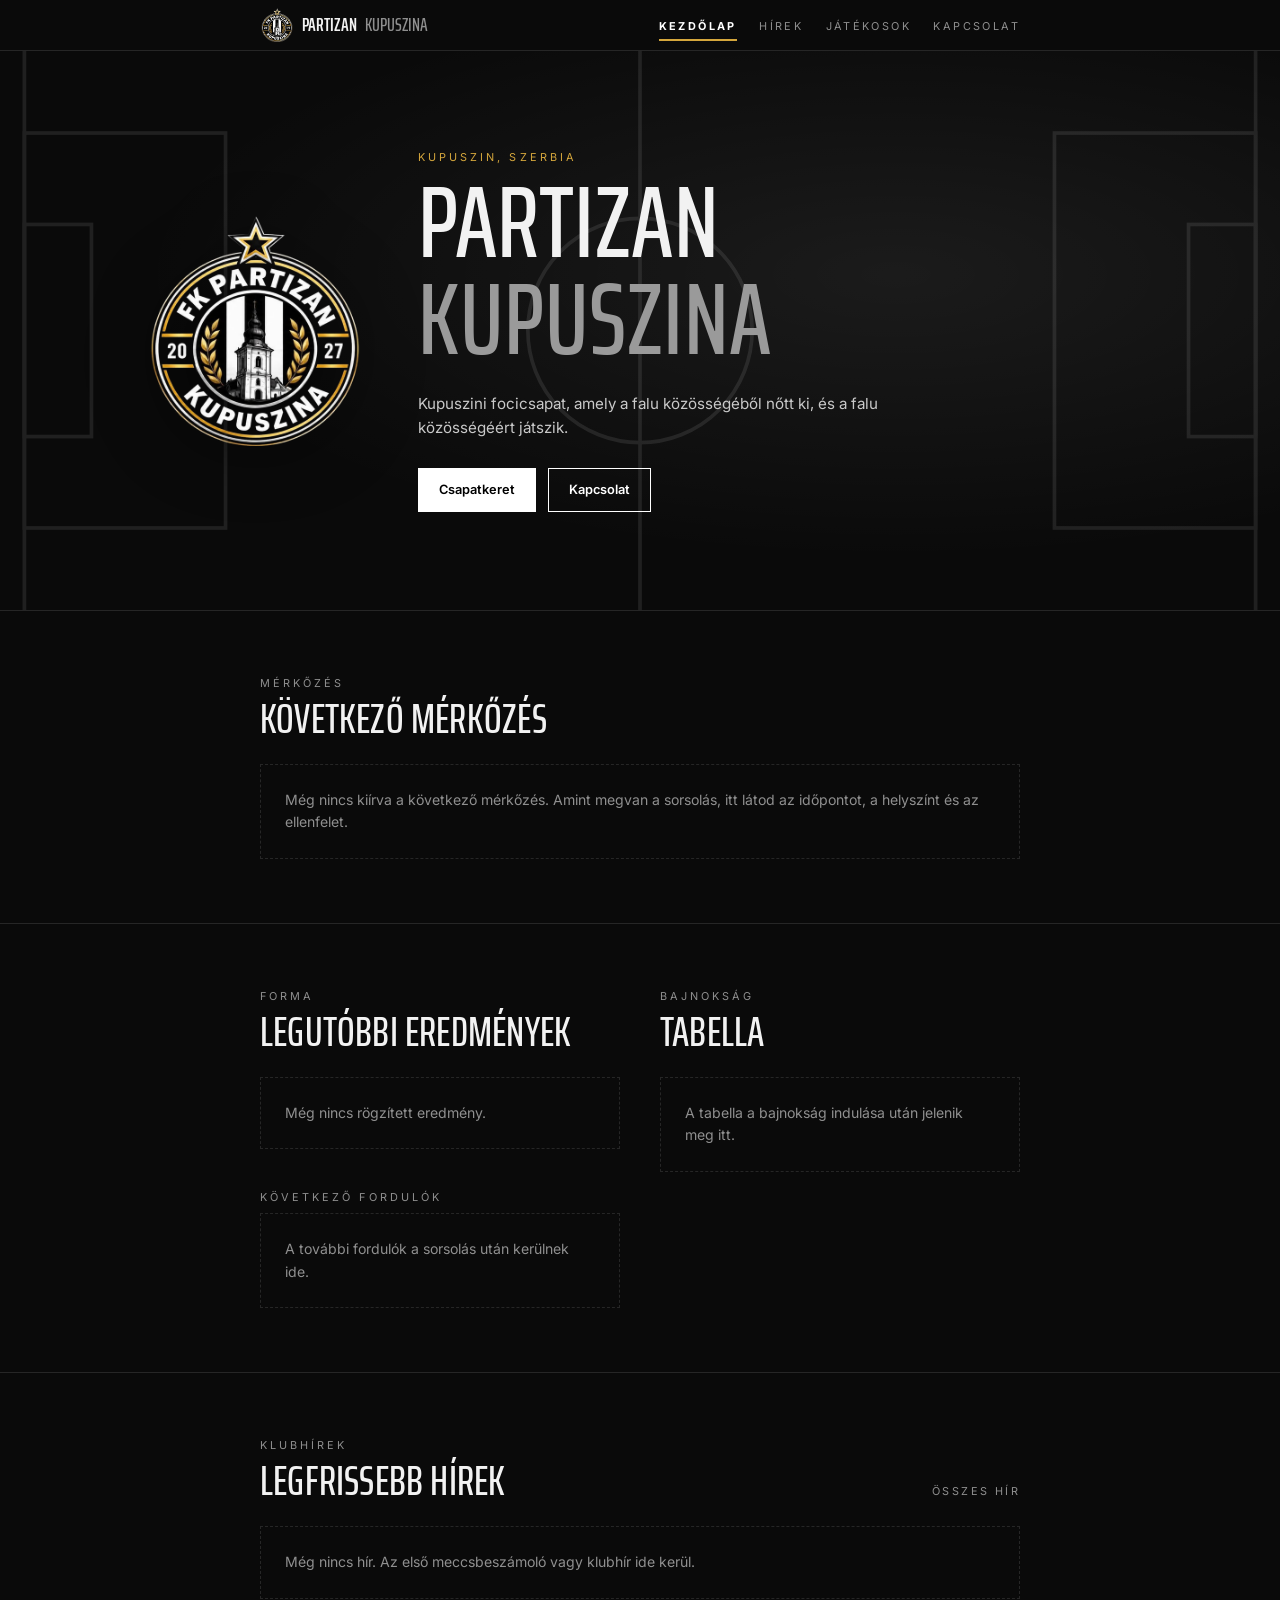
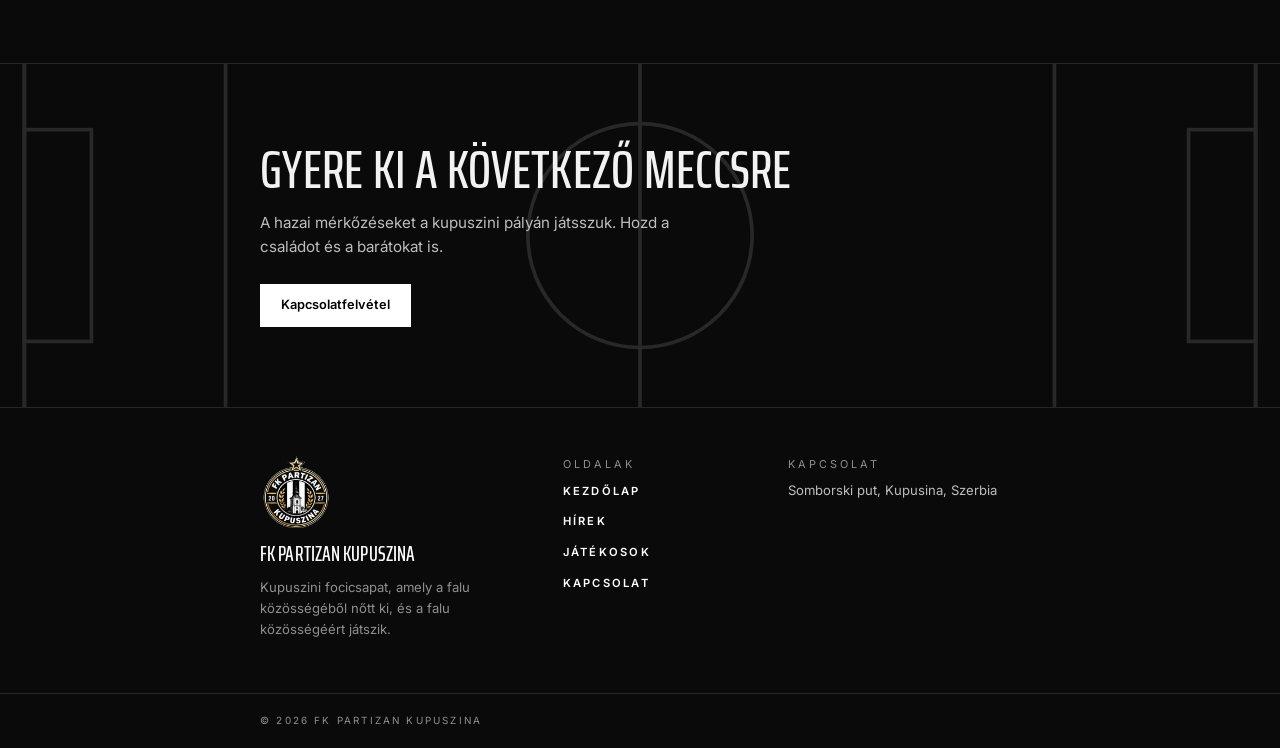
==== commit 93d2795f: "Új címer, klubnév: FK Partizan Kupuszina, arany kiemelések Co-Authored-By: Claude Opus 5.5 <noreply@" ====
--- a/index.html
+++ b/index.html
@@ -3,9 +3,9 @@
 <head>
   <meta charset="utf-8">
   <meta name="viewport" content="width=device-width, initial-scale=1">
-  <title>FK Kupusina Partizan</title>
-  <meta name="description" content="Az FK Kupusina Partizan focicsapat oldala: mérkőzések, eredmények, hírek és a keret.">
-  <link rel="icon" href="crest.svg">
+  <title>FK Partizan Kupuszina</title>
+  <meta name="description" content="Az FK Partizan Kupuszina focicsapat oldala: mérkőzések, eredmények, hírek és a keret.">
+  <link rel="icon" href="favicon.png">
   <link rel="preconnect" href="https://fonts.googleapis.com">
   <link rel="preconnect" href="https://fonts.gstatic.com" crossorigin>
   <link href="https://fonts.googleapis.com/css2?family=Inter:wght@400;500;600;700&family=Saira+Extra+Condensed:wght@500;600&display=swap" rel="stylesheet">
@@ -15,13 +15,16 @@
   <main>
     <section class="hero">
       <div class="hero-pitch" aria-hidden="true"></div>
-      <div class="wrap">
+      <div class="wrap hero-grid">
+        <img class="hero-crest" src="logo.png" alt="Az FK Partizan Kupuszina címere" width="512" height="512">
+        <div>
         <span class="eyebrow" id="hero-eyebrow"></span>
         <h1><span id="hero-a" style="color:inherit"></span><span id="hero-b"></span></h1>
         <p id="hero-intro"></p>
         <div class="actions">
           <a class="btn" href="jatekosok.html">Csapatkeret</a>
           <a class="btn btn--ghost" href="kapcsolat.html">Kapcsolat</a>
+        </div>
         </div>
       </div>
     </section>
@@ -100,7 +103,7 @@
       nextBox.append(emptyBox("Még nincs kiírva a következő mérkőzés. Amint megvan a sorsolás, itt látod az időpontot, a helyszínt és az ellenfelet."));
     } else {
       if (nm.round) document.getElementById("next-eyebrow").textContent = [C.league, nm.round].filter(Boolean).join(" · ");
-      const us = el("div", { class: "team" }, el("img", { src: "crest.svg", alt: "" }), el("strong", { text: C.name }));
+      const us = el("div", { class: "team" }, el("img", { src: "logo.png", alt: "" }), el("strong", { text: C.name }));
       const them = el("div", { class: "team" }, el("span", { class: "badge", text: initials(nm.opponent.replace(/^FK\s+/i, "")) }), el("strong", { text: nm.opponent }));
       const [left, right] = nm.home ? [us, them] : [them, us];
 
--- a/style.css
+++ b/style.css
@@ -8,6 +8,7 @@
   --text: #f2f2f2;
   --muted: #8f8f8f;
   --white: #ffffff;
+  --gold: #d4a63c;
 
   --display: "Saira Extra Condensed", "Arial Narrow", sans-serif;
   --body: "Inter", system-ui, sans-serif;
@@ -167,7 +168,7 @@
     url("data:image/svg+xml,%3Csvg xmlns='http://www.w3.org/2000/svg' viewBox='0 0 1050 680' fill='none' stroke='white' stroke-width='3'%3E%3Crect x='20' y='20' width='1010' height='640'/%3E%3Cline x1='525' y1='20' x2='525' y2='660'/%3E%3Ccircle cx='525' cy='340' r='92'/%3E%3Crect x='20' y='178' width='165' height='324'/%3E%3Crect x='865' y='178' width='165' height='324'/%3E%3Crect x='20' y='253' width='55' height='174'/%3E%3Crect x='975' y='253' width='55' height='174'/%3E%3C/svg%3E")
     center / cover no-repeat;
 }
-.hero .wrap { position: relative; padding: 4rem 0; }
+.hero .wrap { position: relative; padding: 4rem 0; width: min(1000px, 100% - 32px); }
 .hero h1 { font-size: clamp(4rem, 13vw, 6.4rem); font-weight: 500; }
 .hero h1 span { display: block; color: #9a9a9a; }
 .hero p { max-width: 46ch; color: #c9c9c9; margin: 1.5rem 0 1.75rem; }
@@ -386,3 +387,22 @@
   .row { grid-template-columns: 3.4rem 1.6rem 1fr auto; gap: 0.6rem; }
   .row.row--fixture { grid-template-columns: 3.4rem 1fr auto; }
 }
+
+/* ---------- Arany kiemelések a címerből ---------- */
+.hero .eyebrow, .page-head .eyebrow { color: var(--gold); }
+.nav a[aria-current="page"] { box-shadow: inset 0 -2px 0 var(--gold); }
+.match-top .eyebrow:last-child { color: var(--gold); }
+.brand img { width: 34px; height: 34px; }
+.team img { width: 64px; height: 64px; }
+.footer-grid img { width: 72px; height: 72px; }
+.hero-grid {
+  display: grid;
+  grid-template-columns: auto 1fr;
+  gap: clamp(1.5rem, 4vw, 3rem);
+  align-items: center;
+}
+.hero-crest { width: clamp(140px, 22vw, 230px); height: auto; filter: drop-shadow(0 10px 30px rgba(0,0,0,0.6)); }
+@media (max-width: 640px) {
+  .hero-grid { grid-template-columns: 1fr; }
+  .hero-crest { width: 130px; }
+}
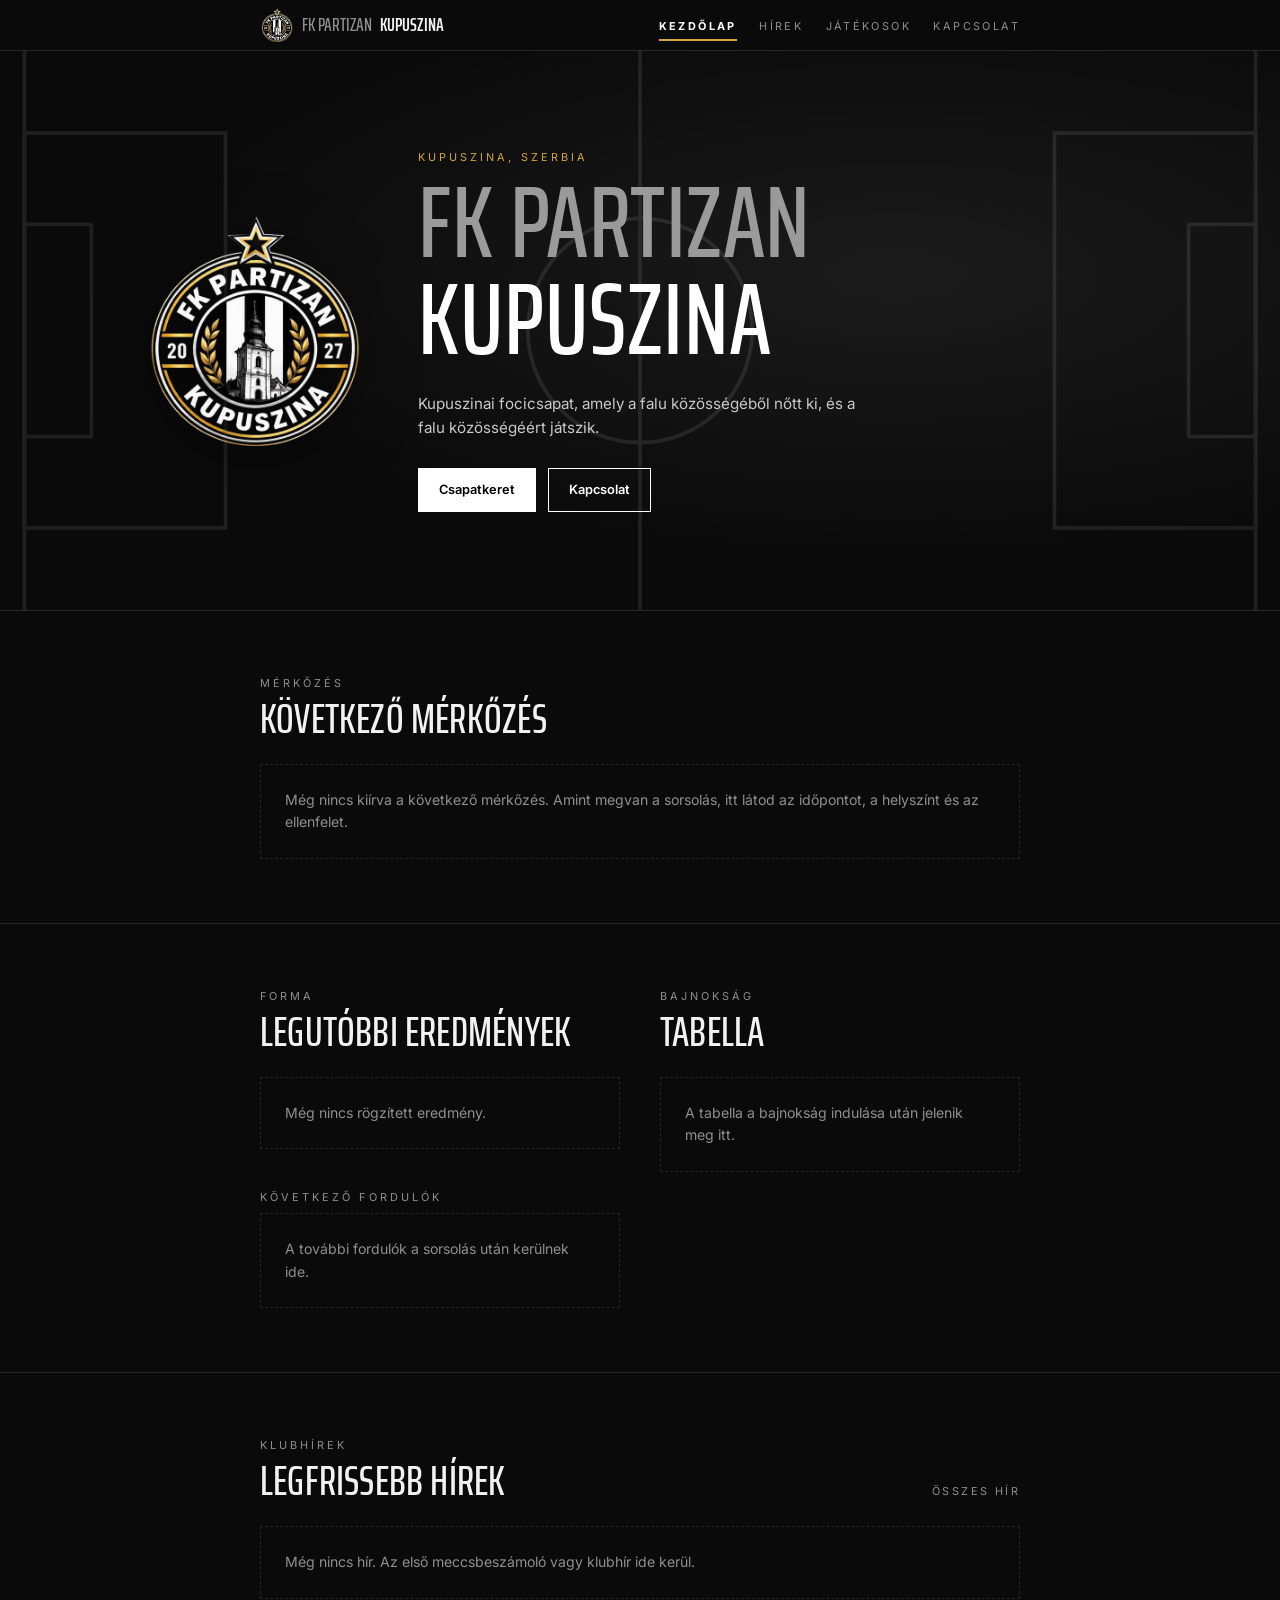
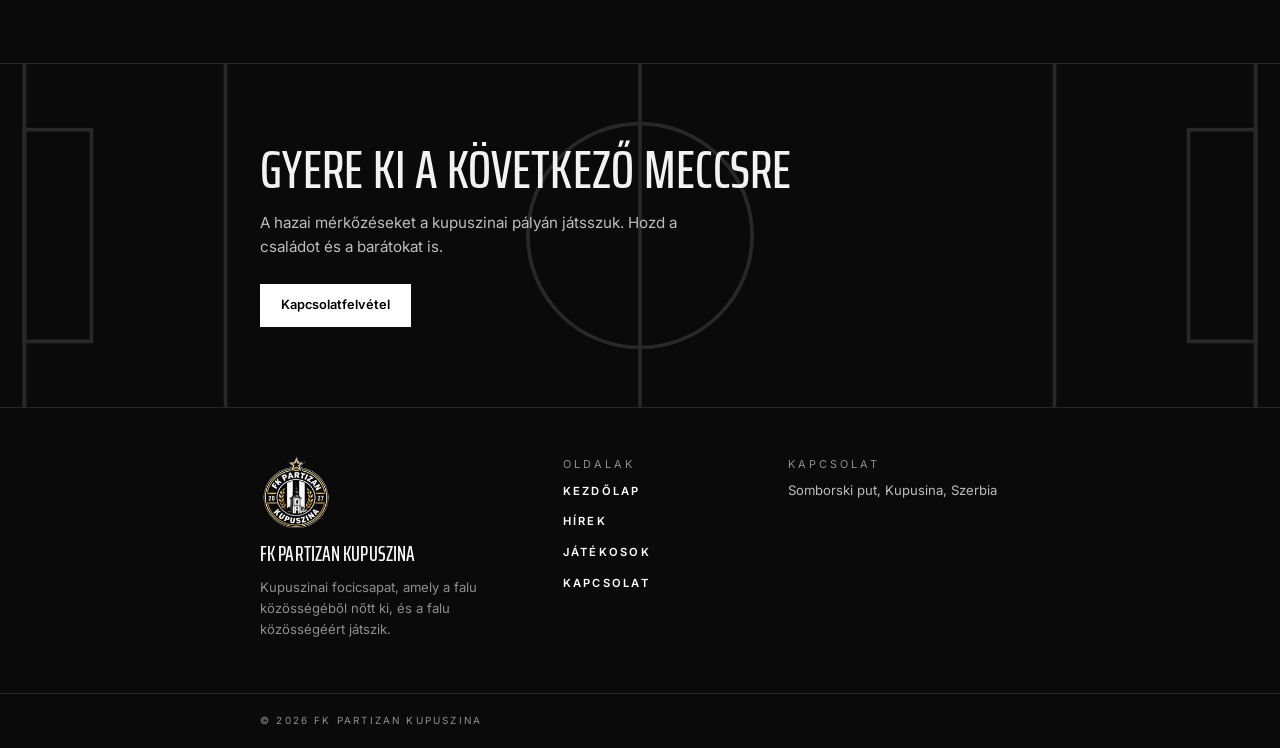
==== commit 9bfa14cd: "Név és szöveg javítás: FK Partizan Kupuszina, Kupuszina kiemelve, Kupuszinai focicsapat Co-Authored-" ====
--- a/index.html
+++ b/index.html
@@ -9,7 +9,7 @@
   <link rel="preconnect" href="https://fonts.googleapis.com">
   <link rel="preconnect" href="https://fonts.gstatic.com" crossorigin>
   <link href="https://fonts.googleapis.com/css2?family=Inter:wght@400;500;600;700&family=Saira+Extra+Condensed:wght@500;600&display=swap" rel="stylesheet">
-  <link rel="stylesheet" href="style.css">
+  <link rel="stylesheet" href="style.css?v=5">
 </head>
 <body data-page="home">
   <main>
@@ -19,7 +19,7 @@
         <img class="hero-crest" src="logo.png" alt="Az FK Partizan Kupuszina címere" width="512" height="512">
         <div>
         <span class="eyebrow" id="hero-eyebrow"></span>
-        <h1><span id="hero-a" style="color:inherit"></span><span id="hero-b"></span></h1>
+        <h1><span id="hero-a"></span><span id="hero-b" class="accent"></span></h1>
         <p id="hero-intro"></p>
         <div class="actions">
           <a class="btn" href="jatekosok.html">Csapatkeret</a>
@@ -71,14 +71,14 @@
       <div class="hero-pitch" aria-hidden="true"></div>
       <div class="wrap">
         <h2>Gyere ki a következő meccsre</h2>
-        <p>A hazai mérkőzéseket a kupuszini pályán játsszuk. Hozd a családot és a barátokat is.</p>
+        <p>A hazai mérkőzéseket a kupuszinai pályán játsszuk. Hozd a családot és a barátokat is.</p>
         <a class="btn" href="kapcsolat.html">Kapcsolatfelvétel</a>
       </div>
     </section>
   </main>
 
-  <script src="data.js"></script>
-  <script src="layout.js"></script>
+  <script src="data.js?v=5"></script>
+  <script src="layout.js?v=5"></script>
   <script>
     const C = SITE.club;
 
--- a/style.css
+++ b/style.css
@@ -171,6 +171,7 @@
 .hero .wrap { position: relative; padding: 4rem 0; width: min(1000px, 100% - 32px); }
 .hero h1 { font-size: clamp(4rem, 13vw, 6.4rem); font-weight: 500; }
 .hero h1 span { display: block; color: #9a9a9a; }
+.hero h1 span.accent { color: var(--white); }
 .hero p { max-width: 46ch; color: #c9c9c9; margin: 1.5rem 0 1.75rem; }
 .hero .actions { display: flex; gap: 0.75rem; flex-wrap: wrap; }
 
